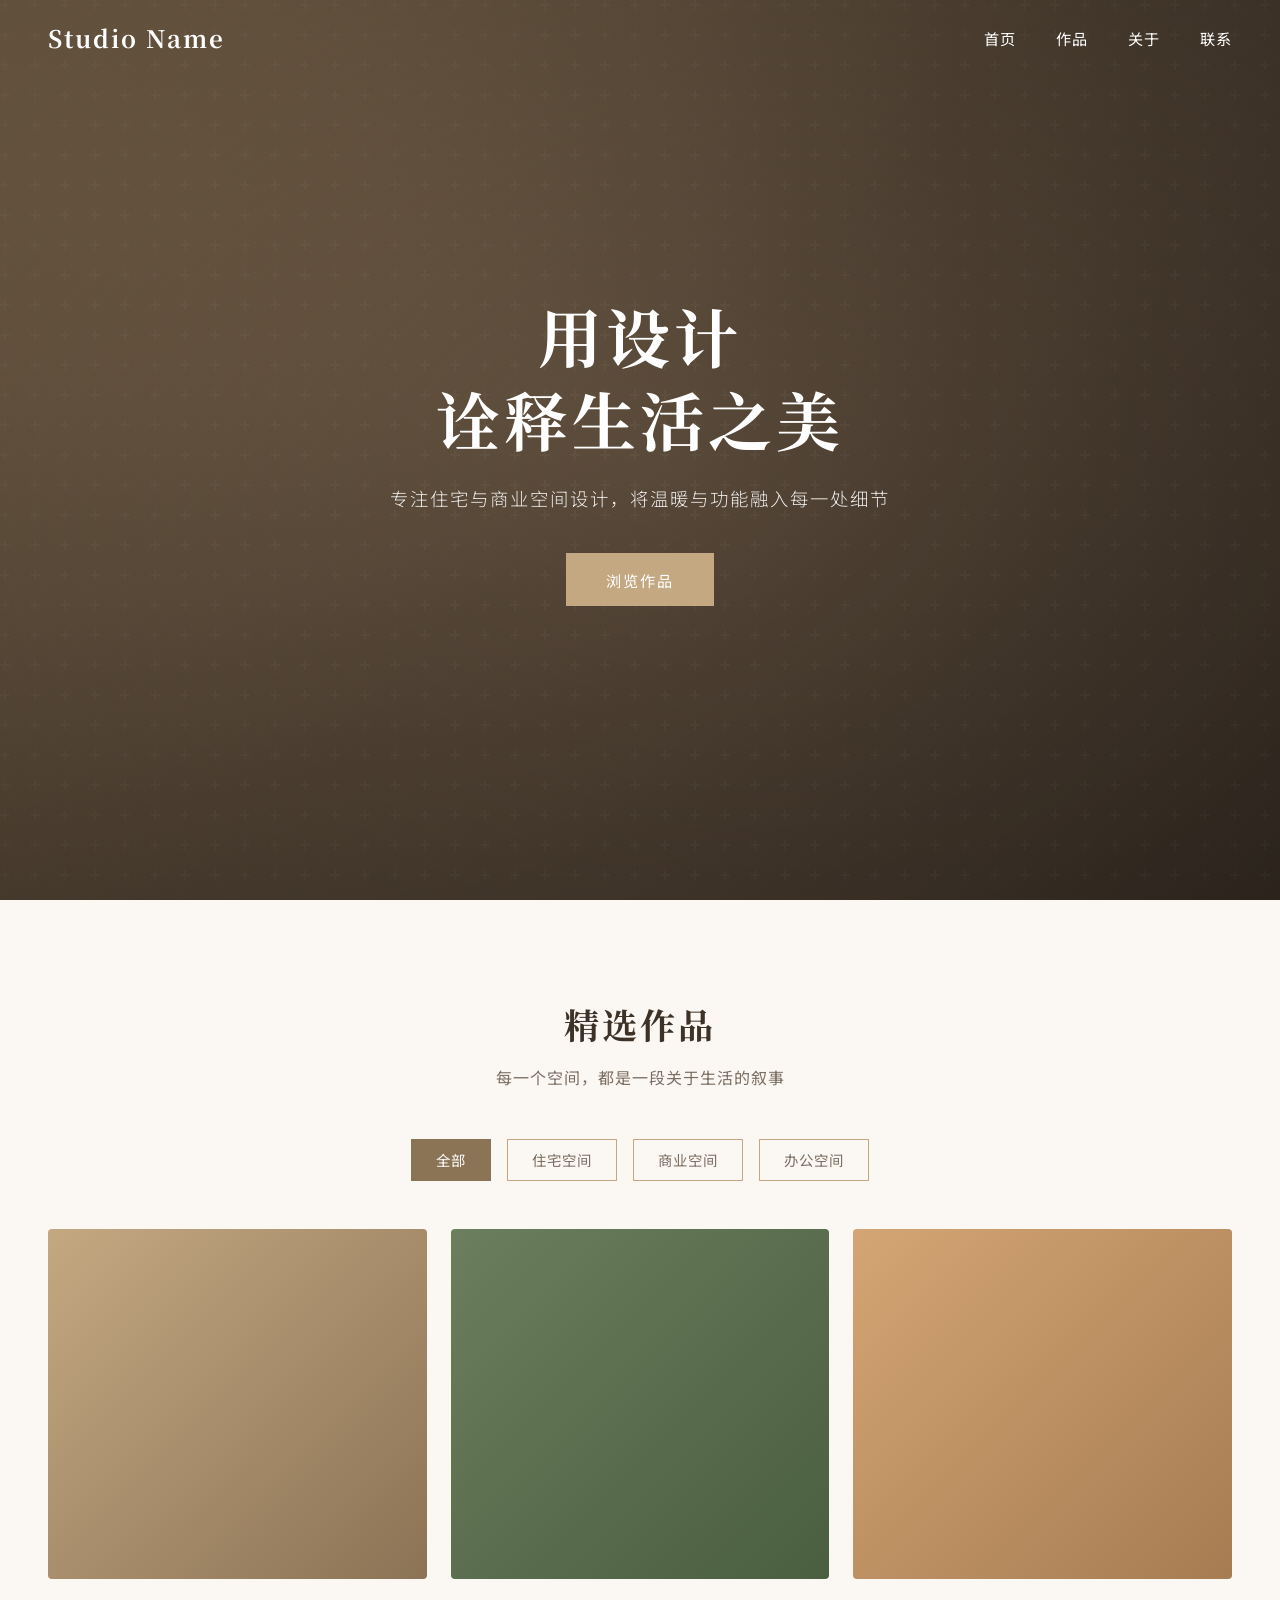
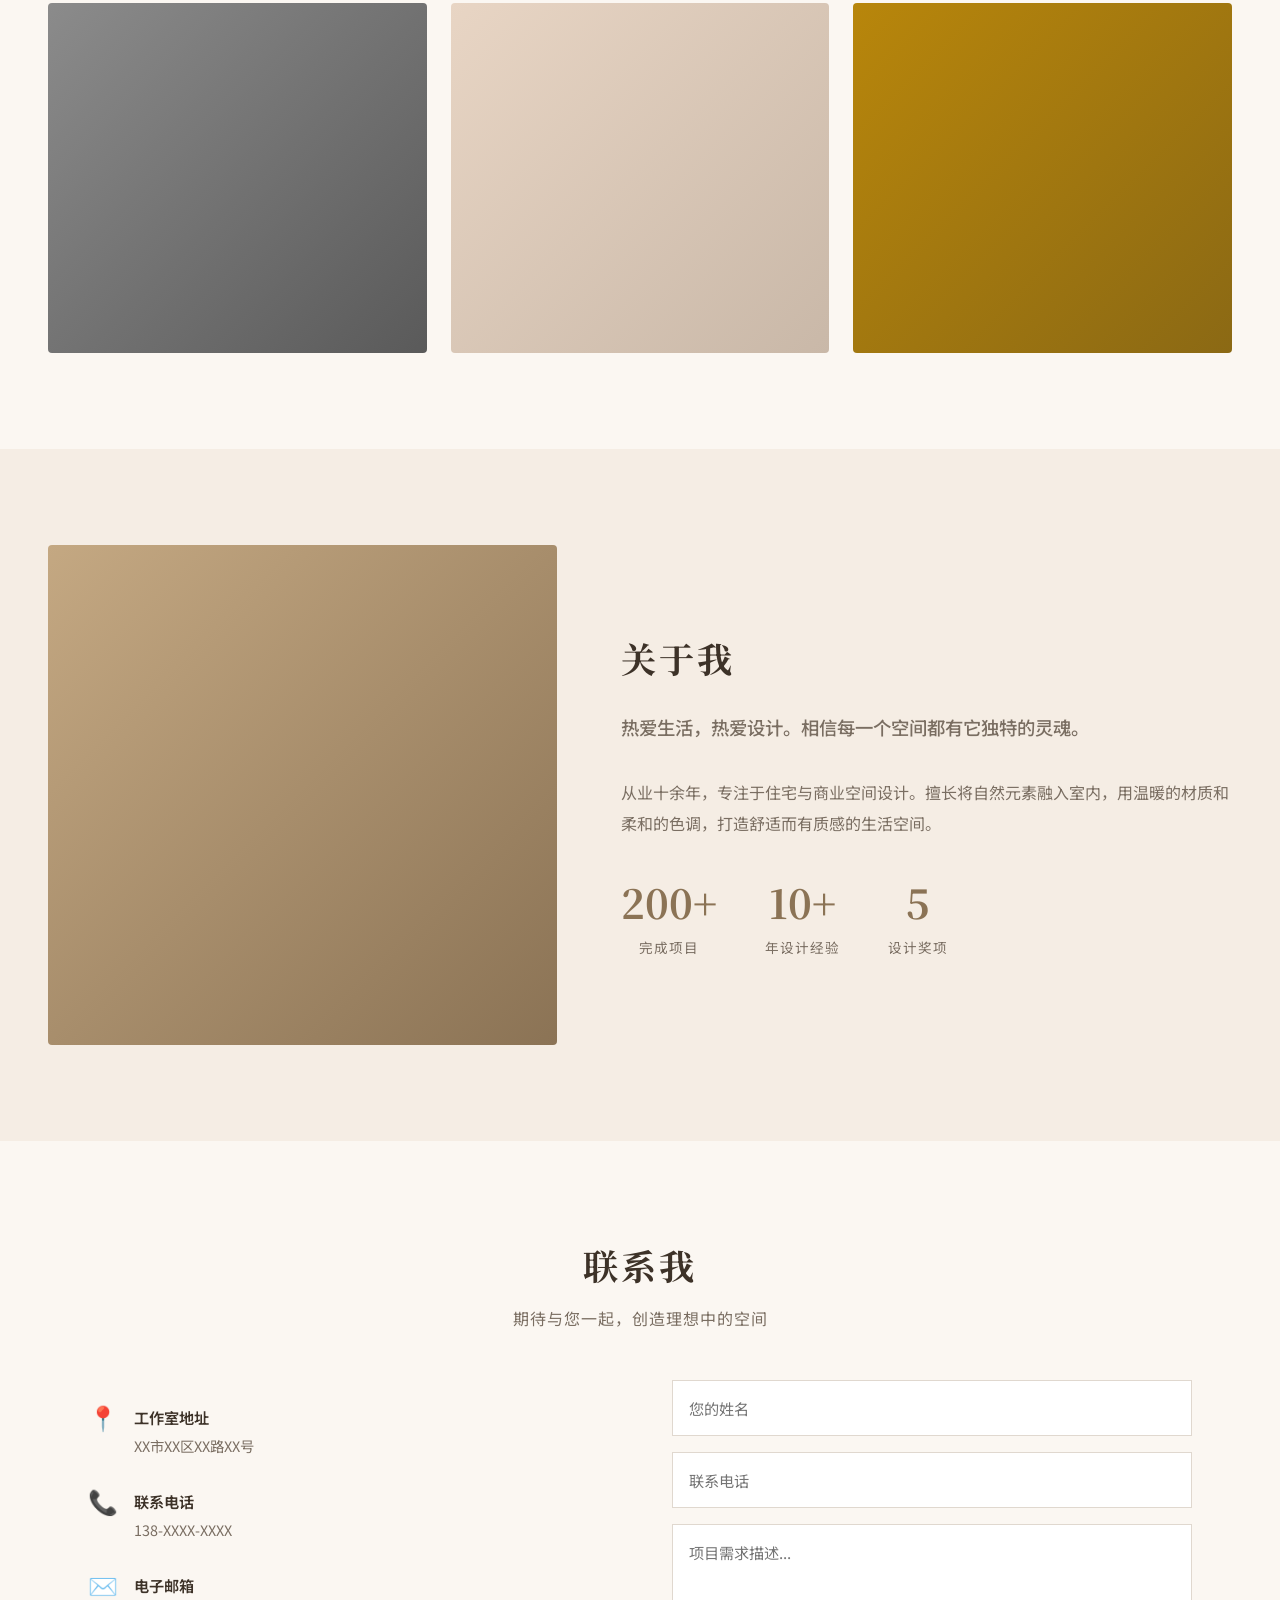
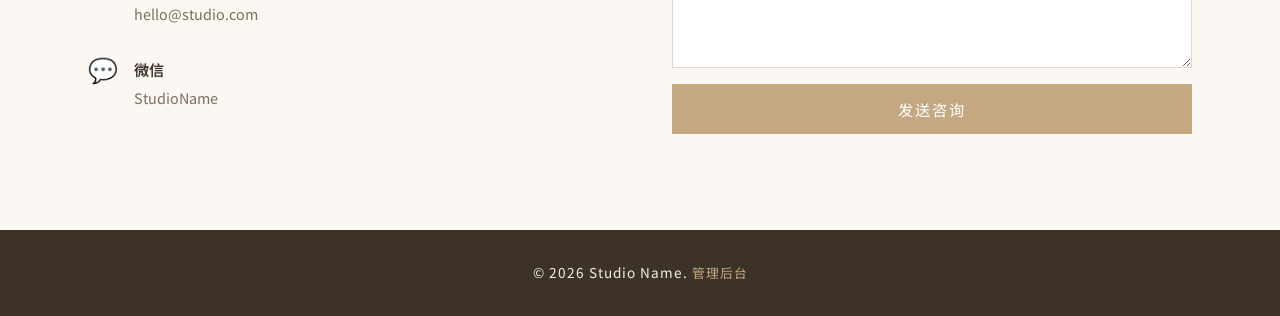
==== index.html @ 58915a34 "Add files via upload" ====
<!DOCTYPE html>
<html lang="zh-CN">
<head>
    <meta charset="UTF-8">
    <meta name="viewport" content="width=device-width, initial-scale=1.0">
    <title>室内设计作品集</title>
    <link rel="stylesheet" href="style.css">
    <link href="https://fonts.googleapis.com/css2?family=Noto+Serif+SC:wght@400;600;700&family=Noto+Sans+SC:wght@300;400;500;600&display=swap" rel="stylesheet">
</head>
<body>
    <nav class="navbar">
        <div class="nav-brand">Studio Name</div>
        <ul class="nav-links">
            <li><a href="#home">首页</a></li>
            <li><a href="#projects">作品</a></li>
            <li><a href="#about">关于</a></li>
            <li><a href="#contact">联系</a></li>
        </ul>
        <div class="nav-toggle">
            <span></span><span></span><span></span>
        </div>
    </nav>

    <section id="home" class="hero">
        <div class="hero-overlay"></div>
        <div class="hero-content">
            <h1>用设计<br>诠释生活之美</h1>
            <p>专注住宅与商业空间设计，将温暖与功能融入每一处细节</p>
            <a href="#projects" class="btn">浏览作品</a>
        </div>
    </section>

    <section id="projects" class="projects">
        <div class="section-header">
            <h2>精选作品</h2>
            <p>每一个空间，都是一段关于生活的叙事</p>
        </div>
        <div class="filter-tabs">
            <button class="filter-btn active" data-filter="all">全部</button>
            <button class="filter-btn" data-filter="residential">住宅空间</button>
            <button class="filter-btn" data-filter="commercial">商业空间</button>
            <button class="filter-btn" data-filter="office">办公空间</button>
        </div>
        <div class="project-grid" id="projectGrid">
        </div>
    </section>

    <section id="about" class="about">
        <div class="about-container">
            <div class="about-image">
                <div class="about-photo" style="background: linear-gradient(135deg, #C4A882 0%, #8B7355 100%);"></div>
            </div>
            <div class="about-text">
                <h2>关于我</h2>
                <p class="about-intro">热爱生活，热爱设计。相信每一个空间都有它独特的灵魂。</p>
                <p>从业十余年，专注于住宅与商业空间设计。擅长将自然元素融入室内，用温暖的材质和柔和的色调，打造舒适而有质感的生活空间。</p>
                <div class="stats">
                    <div class="stat-item">
                        <span class="stat-number">200+</span>
                        <span class="stat-label">完成项目</span>
                    </div>
                    <div class="stat-item">
                        <span class="stat-number">10+</span>
                        <span class="stat-label">年设计经验</span>
                    </div>
                    <div class="stat-item">
                        <span class="stat-number">5</span>
                        <span class="stat-label">设计奖项</span>
                    </div>
                </div>
            </div>
        </div>
    </section>

    <section id="contact" class="contact">
        <div class="section-header">
            <h2>联系我</h2>
            <p>期待与您一起，创造理想中的空间</p>
        </div>
        <div class="contact-container">
            <div class="contact-info">
                <div class="contact-item">
                    <span class="contact-icon">📍</span>
                    <div>
                        <h4>工作室地址</h4>
                        <p>XX市XX区XX路XX号</p>
                    </div>
                </div>
                <div class="contact-item">
                    <span class="contact-icon">📞</span>
                    <div>
                        <h4>联系电话</h4>
                        <p>138-XXXX-XXXX</p>
                    </div>
                </div>
                <div class="contact-item">
                    <span class="contact-icon">✉️</span>
                    <div>
                        <h4>电子邮箱</h4>
                        <p>hello@studio.com</p>
                    </div>
                </div>
                <div class="contact-item">
                    <span class="contact-icon">💬</span>
                    <div>
                        <h4>微信</h4>
                        <p>StudioName</p>
                    </div>
                </div>
            </div>
            <form class="contact-form" name="contact" method="POST" data-netlify="true" netlify-honeypot="bot-field" action="index.html?success=true">
                <input type="hidden" name="form-name" value="contact">
                <p style="display:none"><input name="bot-field"></p>
                <input type="text" name="name" placeholder="您的姓名" required>
                <input type="tel" name="phone" placeholder="联系电话" required>
                <textarea name="message" placeholder="项目需求描述..." rows="5" required></textarea>
                <button type="submit" class="btn">发送咨询</button>
            </form>
        </div>
    </section>

    <footer class="footer">
        <p>&copy; 2026 Studio Name. <a href="admin.html" style="color:var(--primary-light);text-decoration:none;font-size:0.8rem;">管理后台</a></p>
    </footer>

    <script src="script.js"></script>
</body>
</html>
---- style.css ----
* {
    margin: 0;
    padding: 0;
    box-sizing: border-box;
}

:root {
    --bg: #FBF7F2;
    --bg-light: #F5EDE4;
    --primary: #8B7355;
    --primary-light: #C4A882;
    --accent: #6B7F5E;
    --text: #3D3228;
    --text-light: #7A6E62;
    --white: #FFFFFF;
}

html {
    scroll-behavior: smooth;
}

body {
    font-family: 'Noto Sans SC', sans-serif;
    background: var(--bg);
    color: var(--text);
    line-height: 1.6;
}

h1, h2, h3, h4 {
    font-family: 'Noto Serif SC', serif;
}

/* ===== Navbar ===== */
.navbar {
    position: fixed;
    top: 0;
    width: 100%;
    padding: 1.2rem 3rem;
    display: flex;
    justify-content: space-between;
    align-items: center;
    z-index: 1000;
    transition: all 0.3s ease;
}

.navbar.scrolled {
    background: rgba(251, 247, 242, 0.95);
    backdrop-filter: blur(10px);
    box-shadow: 0 2px 20px rgba(0,0,0,0.05);
    padding: 0.8rem 3rem;
}

.nav-brand {
    font-family: 'Noto Serif SC', serif;
    font-size: 1.5rem;
    font-weight: 700;
    color: var(--white);
    letter-spacing: 2px;
}

.navbar.scrolled .nav-brand {
    color: var(--text);
}

.nav-links {
    display: flex;
    list-style: none;
    gap: 2.5rem;
}

.nav-links a {
    text-decoration: none;
    color: var(--white);
    font-size: 0.95rem;
    font-weight: 400;
    letter-spacing: 1px;
    transition: color 0.3s;
    position: relative;
}

.navbar.scrolled .nav-links a {
    color: var(--text);
}

.nav-links a::after {
    content: '';
    position: absolute;
    bottom: -4px;
    left: 0;
    width: 0;
    height: 2px;
    background: var(--primary-light);
    transition: width 0.3s;
}

.nav-links a:hover::after {
    width: 100%;
}

.nav-toggle {
    display: none;
    flex-direction: column;
    gap: 5px;
    cursor: pointer;
}

.nav-toggle span {
    width: 25px;
    height: 2px;
    background: var(--white);
    transition: all 0.3s;
}

.navbar.scrolled .nav-toggle span {
    background: var(--text);
}

/* ===== Hero ===== */
.hero {
    height: 100vh;
    background: linear-gradient(135deg, #8B7355 0%, #5A4A3A 50%, #3D3228 100%);
    display: flex;
    align-items: center;
    justify-content: center;
    position: relative;
    overflow: hidden;
}

.hero::before {
    content: '';
    position: absolute;
    top: 0;
    left: 0;
    right: 0;
    bottom: 0;
    background: url("data:image/svg+xml,%3Csvg width='60' height='60' viewBox='0 0 60 60' xmlns='http://www.w3.org/2000/svg'%3E%3Cg fill='none' fill-rule='evenodd'%3E%3Cg fill='%23ffffff' fill-opacity='0.03'%3E%3Cpath d='M36 34v-4h-2v4h-4v2h4v4h2v-4h4v-2h-4zm0-30V0h-2v4h-4v2h4v4h2V6h4V4h-4zM6 34v-4H4v4H0v2h4v4h2v-4h4v-2H6zM6 4V0H4v4H0v2h4v4h2V6h4V4H6z'/%3E%3C/g%3E%3C/g%3E%3C/svg%3E");
}

.hero-overlay {
    position: absolute;
    inset: 0;
    background: radial-gradient(ellipse at center, transparent 0%, rgba(0,0,0,0.3) 100%);
}

.hero-content {
    position: relative;
    text-align: center;
    color: var(--white);
    padding: 0 2rem;
}

.hero-content h1 {
    font-size: 4rem;
    font-weight: 700;
    line-height: 1.3;
    margin-bottom: 1.5rem;
    letter-spacing: 4px;
}

.hero-content p {
    font-size: 1.15rem;
    font-weight: 300;
    margin-bottom: 2.5rem;
    opacity: 0.9;
    letter-spacing: 2px;
}

.btn {
    display: inline-block;
    padding: 0.9rem 2.5rem;
    background: var(--primary-light);
    color: var(--white);
    text-decoration: none;
    border: none;
    font-size: 0.95rem;
    font-family: 'Noto Sans SC', sans-serif;
    letter-spacing: 2px;
    cursor: pointer;
    transition: all 0.3s;
}

.btn:hover {
    background: var(--primary);
    transform: translateY(-2px);
    box-shadow: 0 8px 25px rgba(139, 115, 85, 0.3);
}

/* ===== Section Header ===== */
.section-header {
    text-align: center;
    margin-bottom: 3rem;
}

.section-header h2 {
    font-size: 2.2rem;
    color: var(--text);
    margin-bottom: 0.8rem;
    letter-spacing: 3px;
}

.section-header p {
    color: var(--text-light);
    font-size: 1rem;
    letter-spacing: 1px;
}

/* ===== Projects ===== */
.projects {
    padding: 6rem 3rem;
    max-width: 1400px;
    margin: 0 auto;
}

.filter-tabs {
    display: flex;
    justify-content: center;
    gap: 1rem;
    margin-bottom: 3rem;
    flex-wrap: wrap;
}

.filter-btn {
    padding: 0.6rem 1.5rem;
    border: 1px solid var(--primary-light);
    background: transparent;
    color: var(--text-light);
    font-family: 'Noto Sans SC', sans-serif;
    font-size: 0.9rem;
    cursor: pointer;
    transition: all 0.3s;
    letter-spacing: 1px;
}

.filter-btn.active,
.filter-btn:hover {
    background: var(--primary);
    color: var(--white);
    border-color: var(--primary);
}

.project-grid {
    display: grid;
    grid-template-columns: repeat(3, 1fr);
    gap: 1.5rem;
}

.project-card {
    border-radius: 4px;
    overflow: hidden;
    cursor: pointer;
    transition: all 0.4s ease;
}

.project-card:hover {
    transform: translateY(-8px);
    box-shadow: 0 20px 40px rgba(0,0,0,0.1);
}

.project-image {
    height: 350px;
    position: relative;
    overflow: hidden;
    transition: transform 0.6s;
}

.project-card:hover .project-image {
    transform: scale(1.05);
}

.project-overlay {
    position: absolute;
    inset: 0;
    background: linear-gradient(to top, rgba(0,0,0,0.7) 0%, transparent 60%);
    display: flex;
    flex-direction: column;
    justify-content: flex-end;
    padding: 1.5rem;
    color: var(--white);
    opacity: 0;
    transition: opacity 0.4s;
}

.project-card:hover .project-overlay {
    opacity: 1;
}

.project-tag {
    font-size: 0.75rem;
    background: var(--primary-light);
    padding: 0.25rem 0.8rem;
    display: inline-block;
    width: fit-content;
    margin-bottom: 0.5rem;
    letter-spacing: 1px;
}

.project-overlay h3 {
    font-size: 1.3rem;
    margin-bottom: 0.3rem;
}

.project-overlay p {
    font-size: 0.9rem;
    opacity: 0.85;
}

/* ===== About ===== */
.about {
    padding: 6rem 3rem;
    background: var(--bg-light);
}

.about-container {
    max-width: 1200px;
    margin: 0 auto;
    display: grid;
    grid-template-columns: 1fr 1.2fr;
    gap: 4rem;
    align-items: center;
}

.about-photo {
    height: 500px;
    border-radius: 4px;
}

.about-text h2 {
    font-size: 2.2rem;
    margin-bottom: 1.5rem;
    letter-spacing: 3px;
}

.about-intro {
    font-size: 1.15rem;
    color: var(--primary);
    margin-bottom: 1rem;
    font-weight: 500;
}

.about-text p {
    color: var(--text-light);
    line-height: 1.9;
    margin-bottom: 2rem;
}

.stats {
    display: flex;
    gap: 3rem;
}

.stat-item {
    text-align: center;
}

.stat-number {
    display: block;
    font-family: 'Noto Serif SC', serif;
    font-size: 2.5rem;
    font-weight: 700;
    color: var(--primary);
}

.stat-label {
    font-size: 0.85rem;
    color: var(--text-light);
    letter-spacing: 1px;
}

/* ===== Contact ===== */
.contact {
    padding: 6rem 3rem;
    max-width: 1200px;
    margin: 0 auto;
}

.contact-container {
    display: grid;
    grid-template-columns: 1fr 1fr;
    gap: 4rem;
}

.contact-info {
    display: flex;
    flex-direction: column;
    gap: 2rem;
    justify-content: center;
}

.contact-item {
    display: flex;
    gap: 1rem;
    align-items: flex-start;
}

.contact-icon {
    font-size: 1.5rem;
    line-height: 1;
}

.contact-item h4 {
    font-size: 0.95rem;
    margin-bottom: 0.3rem;
    font-family: 'Noto Sans SC', sans-serif;
    font-weight: 600;
}

.contact-item p {
    color: var(--text-light);
    font-size: 0.9rem;
}

.contact-form {
    display: flex;
    flex-direction: column;
    gap: 1rem;
}

.contact-form input,
.contact-form textarea {
    padding: 1rem;
    border: 1px solid #E0D8CF;
    background: var(--white);
    font-family: 'Noto Sans SC', sans-serif;
    font-size: 0.95rem;
    color: var(--text);
    transition: border-color 0.3s;
    outline: none;
}

.contact-form input:focus,
.contact-form textarea:focus {
    border-color: var(--primary-light);
}

.contact-form textarea {
    resize: vertical;
}

/* ===== Footer ===== */
.footer {
    text-align: center;
    padding: 2rem;
    background: var(--text);
    color: var(--bg-light);
    font-size: 0.85rem;
    letter-spacing: 1px;
}

/* ===== Animations ===== */
.fade-in {
    opacity: 0;
    transform: translateY(30px);
    transition: all 0.8s ease;
}

.fade-in.visible {
    opacity: 1;
    transform: translateY(0);
}

/* ===== Responsive ===== */
@media (max-width: 1024px) {
    .project-grid {
        grid-template-columns: repeat(2, 1fr);
    }
}

@media (max-width: 768px) {
    .navbar {
        padding: 1rem 1.5rem;
    }

    .nav-links {
        display: none;
        position: absolute;
        top: 100%;
        left: 0;
        right: 0;
        background: var(--bg);
        flex-direction: column;
        padding: 1.5rem;
        gap: 1rem;
        box-shadow: 0 10px 30px rgba(0,0,0,0.1);
    }

    .nav-links.active {
        display: flex;
    }

    .nav-links a {
        color: var(--text) !important;
    }

    .nav-toggle {
        display: flex;
    }

    .hero-content h1 {
        font-size: 2.5rem;
    }

    .projects,
    .about,
    .contact {
        padding: 4rem 1.5rem;
    }

    .project-grid {
        grid-template-columns: 1fr;
    }

    .about-container {
        grid-template-columns: 1fr;
        gap: 2rem;
    }

    .about-photo {
        height: 300px;
    }

    .stats {
        gap: 2rem;
    }

    .stat-number {
        font-size: 2rem;
    }

    .contact-container {
        grid-template-columns: 1fr;
        gap: 2rem;
    }
}
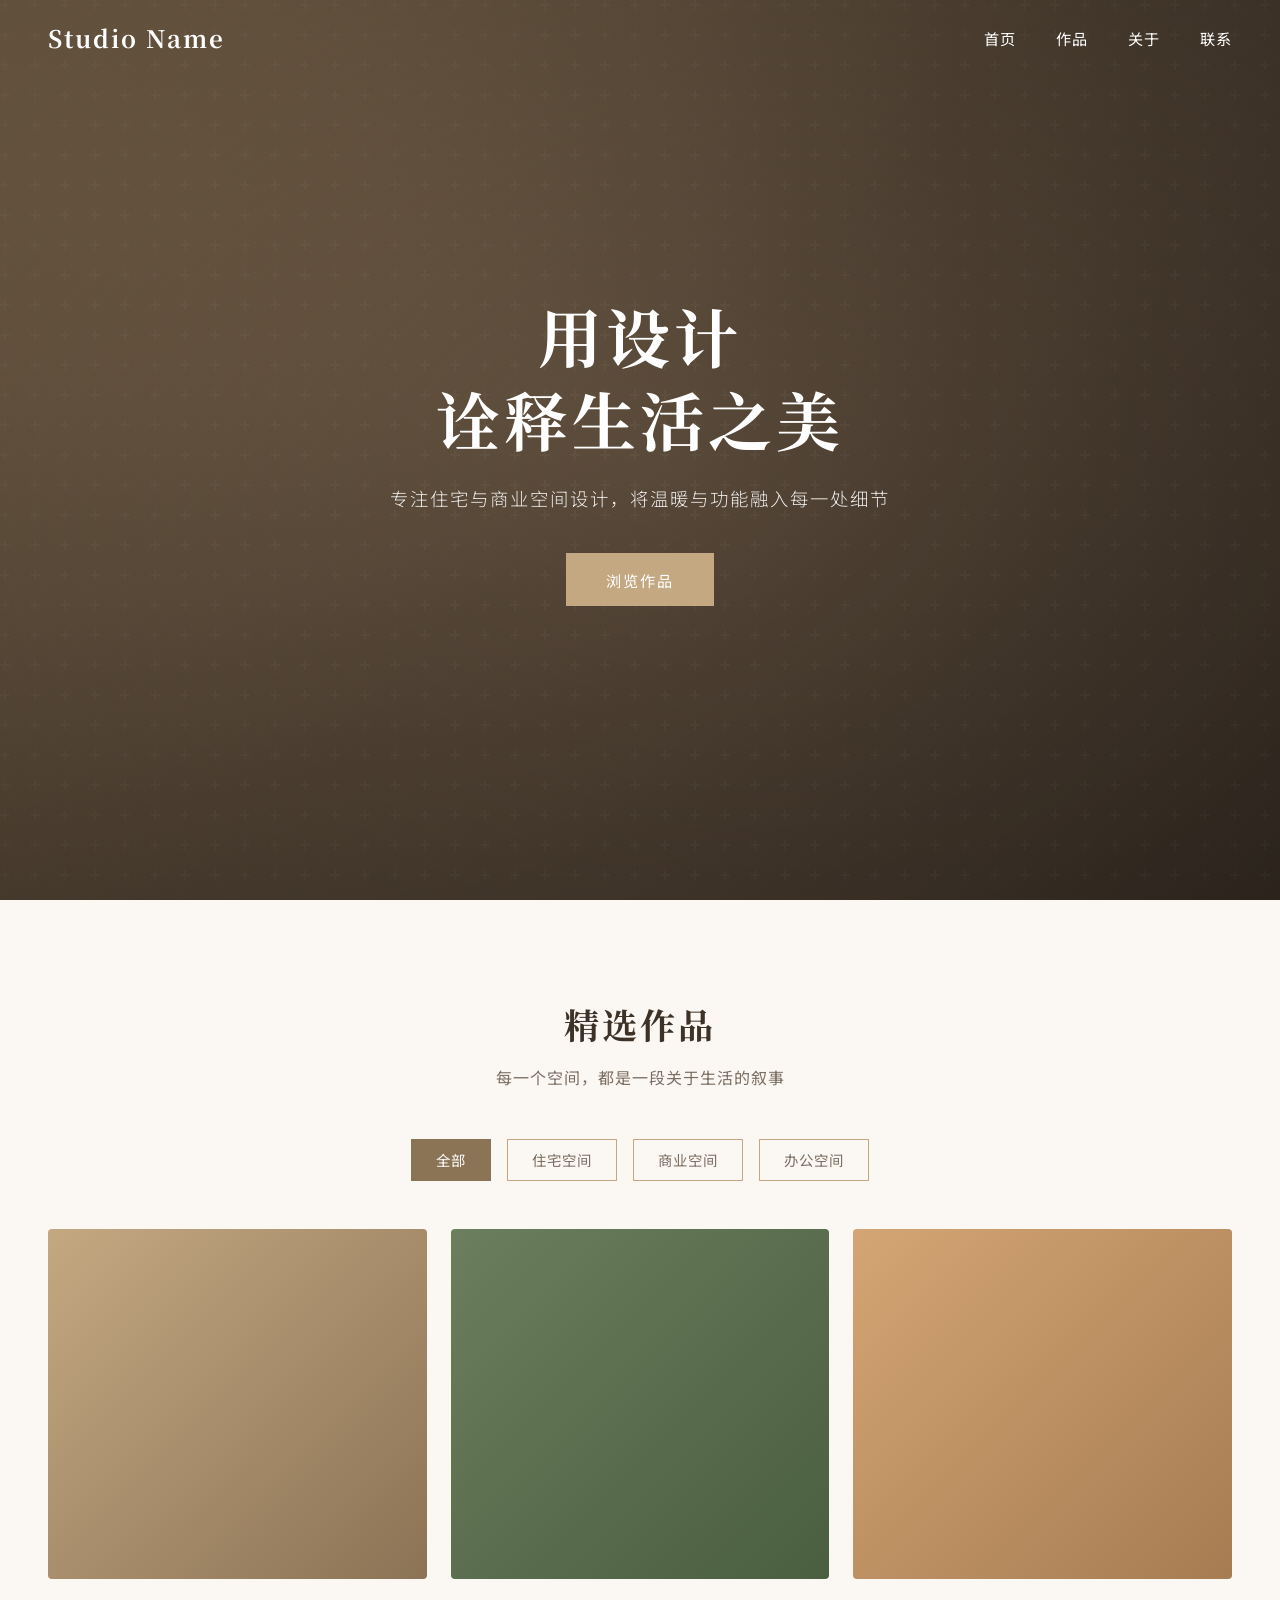
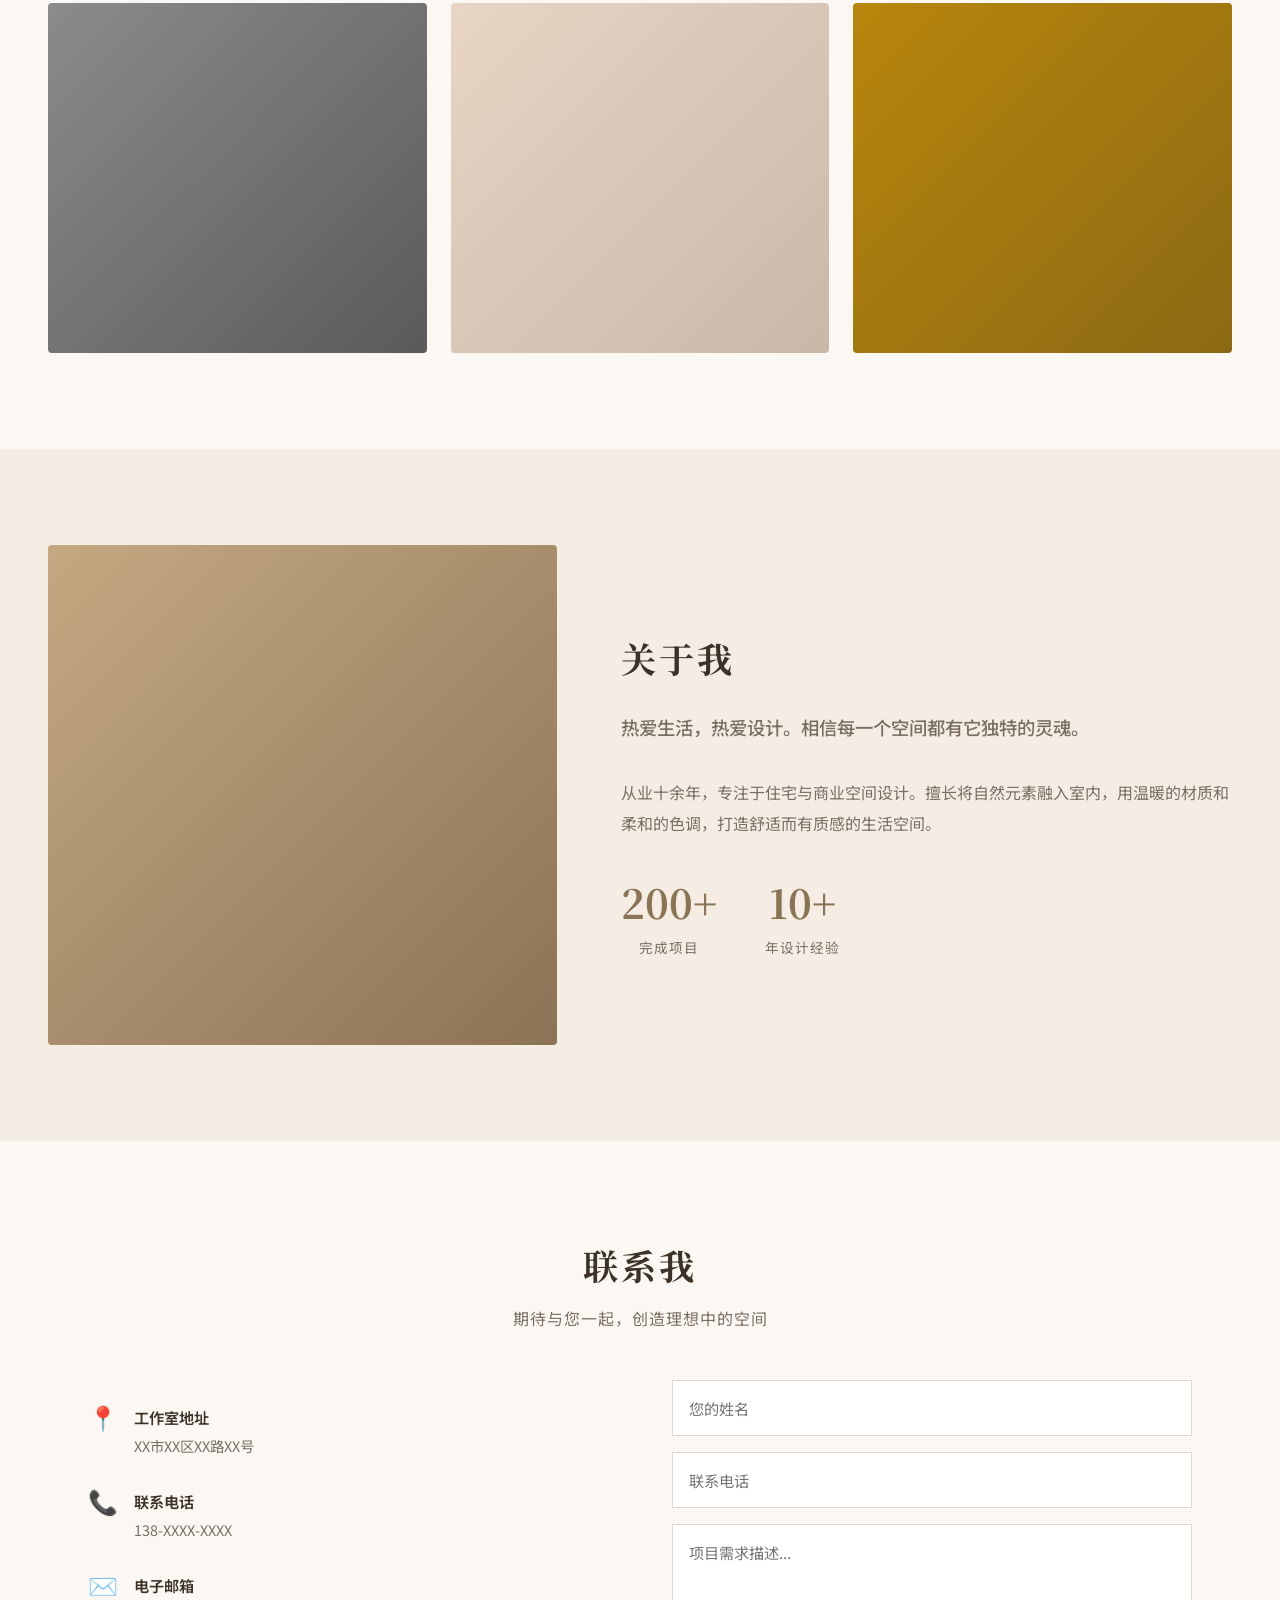
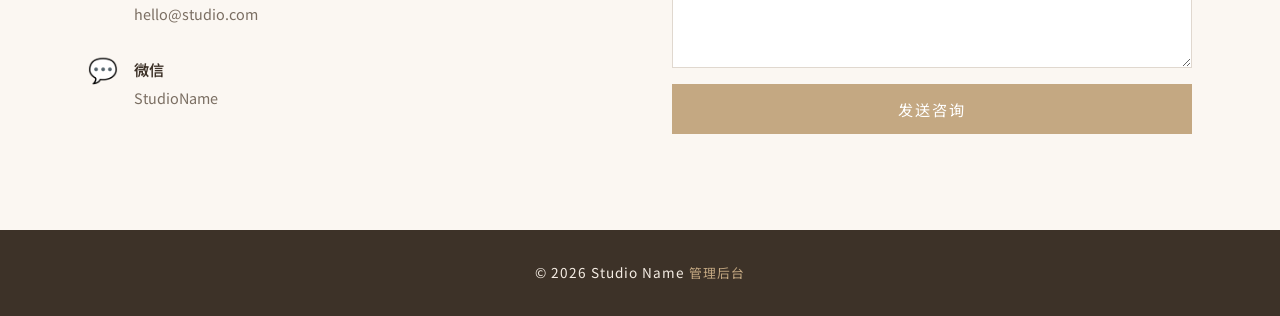
==== commit 488d207a: "Add files via upload" ====
--- a/index.html
+++ b/index.html
@@ -45,6 +45,19 @@
         </div>
     </section>
 
+    <div id="projectModal" class="modal">
+        <div class="modal-content">
+            <button class="modal-close" onclick="closeModal()">&times;</button>
+            <div class="modal-header">
+                <span class="modal-tag" id="modalTag"></span>
+                <h2 id="modalTitle"></h2>
+                <p id="modalInfo"></p>
+            </div>
+            <div class="modal-gallery" id="modalGallery"></div>
+            <div class="modal-panorama" id="modalPanorama"></div>
+        </div>
+    </div>
+
     <section id="about" class="about">
         <div class="about-container">
             <div class="about-image">
@@ -62,10 +75,6 @@
                     <div class="stat-item">
                         <span class="stat-number">10+</span>
                         <span class="stat-label">年设计经验</span>
-                    </div>
-                    <div class="stat-item">
-                        <span class="stat-number">5</span>
-                        <span class="stat-label">设计奖项</span>
                     </div>
                 </div>
             </div>
--- a/style.css
+++ b/style.css
@@ -444,6 +444,109 @@
     color: var(--bg-light);
     font-size: 0.85rem;
     letter-spacing: 1px;
+}
+
+/* ===== Modal ===== */
+.modal {
+    display: none;
+    position: fixed;
+    top: 0;
+    left: 0;
+    width: 100%;
+    height: 100%;
+    background: rgba(0,0,0,0.8);
+    z-index: 2000;
+    overflow-y: auto;
+    padding: 2rem;
+}
+
+.modal.active {
+    display: flex;
+    justify-content: center;
+    align-items: flex-start;
+}
+
+.modal-content {
+    background: var(--bg);
+    max-width: 900px;
+    width: 100%;
+    border-radius: 8px;
+    position: relative;
+    margin: 2rem auto;
+    padding: 2rem;
+}
+
+.modal-close {
+    position: absolute;
+    top: 1rem;
+    right: 1rem;
+    background: none;
+    border: none;
+    font-size: 2rem;
+    color: var(--text-light);
+    cursor: pointer;
+    line-height: 1;
+    z-index: 10;
+}
+
+.modal-close:hover {
+    color: var(--text);
+}
+
+.modal-header {
+    margin-bottom: 1.5rem;
+}
+
+.modal-tag {
+    font-size: 0.8rem;
+    background: var(--primary-light);
+    color: var(--white);
+    padding: 0.3rem 0.8rem;
+    display: inline-block;
+    margin-bottom: 0.5rem;
+}
+
+.modal-header h2 {
+    font-size: 2rem;
+    margin-bottom: 0.3rem;
+}
+
+.modal-header p {
+    color: var(--text-light);
+    font-size: 1rem;
+}
+
+.modal-gallery {
+    display: flex;
+    flex-direction: column;
+    gap: 1rem;
+    margin-bottom: 1.5rem;
+}
+
+.gallery-img {
+    width: 100%;
+    border-radius: 6px;
+    object-fit: cover;
+    max-height: 500px;
+}
+
+.modal-panorama {
+    margin-top: 1rem;
+}
+
+.panorama-btn {
+    display: inline-block;
+    padding: 0.8rem 2rem;
+    background: var(--accent);
+    color: var(--white);
+    text-decoration: none;
+    border-radius: 4px;
+    font-size: 0.95rem;
+    transition: background 0.3s;
+}
+
+.panorama-btn:hover {
+    background: #5A6E4E;
 }
 
 /* ===== Animations ===== */
